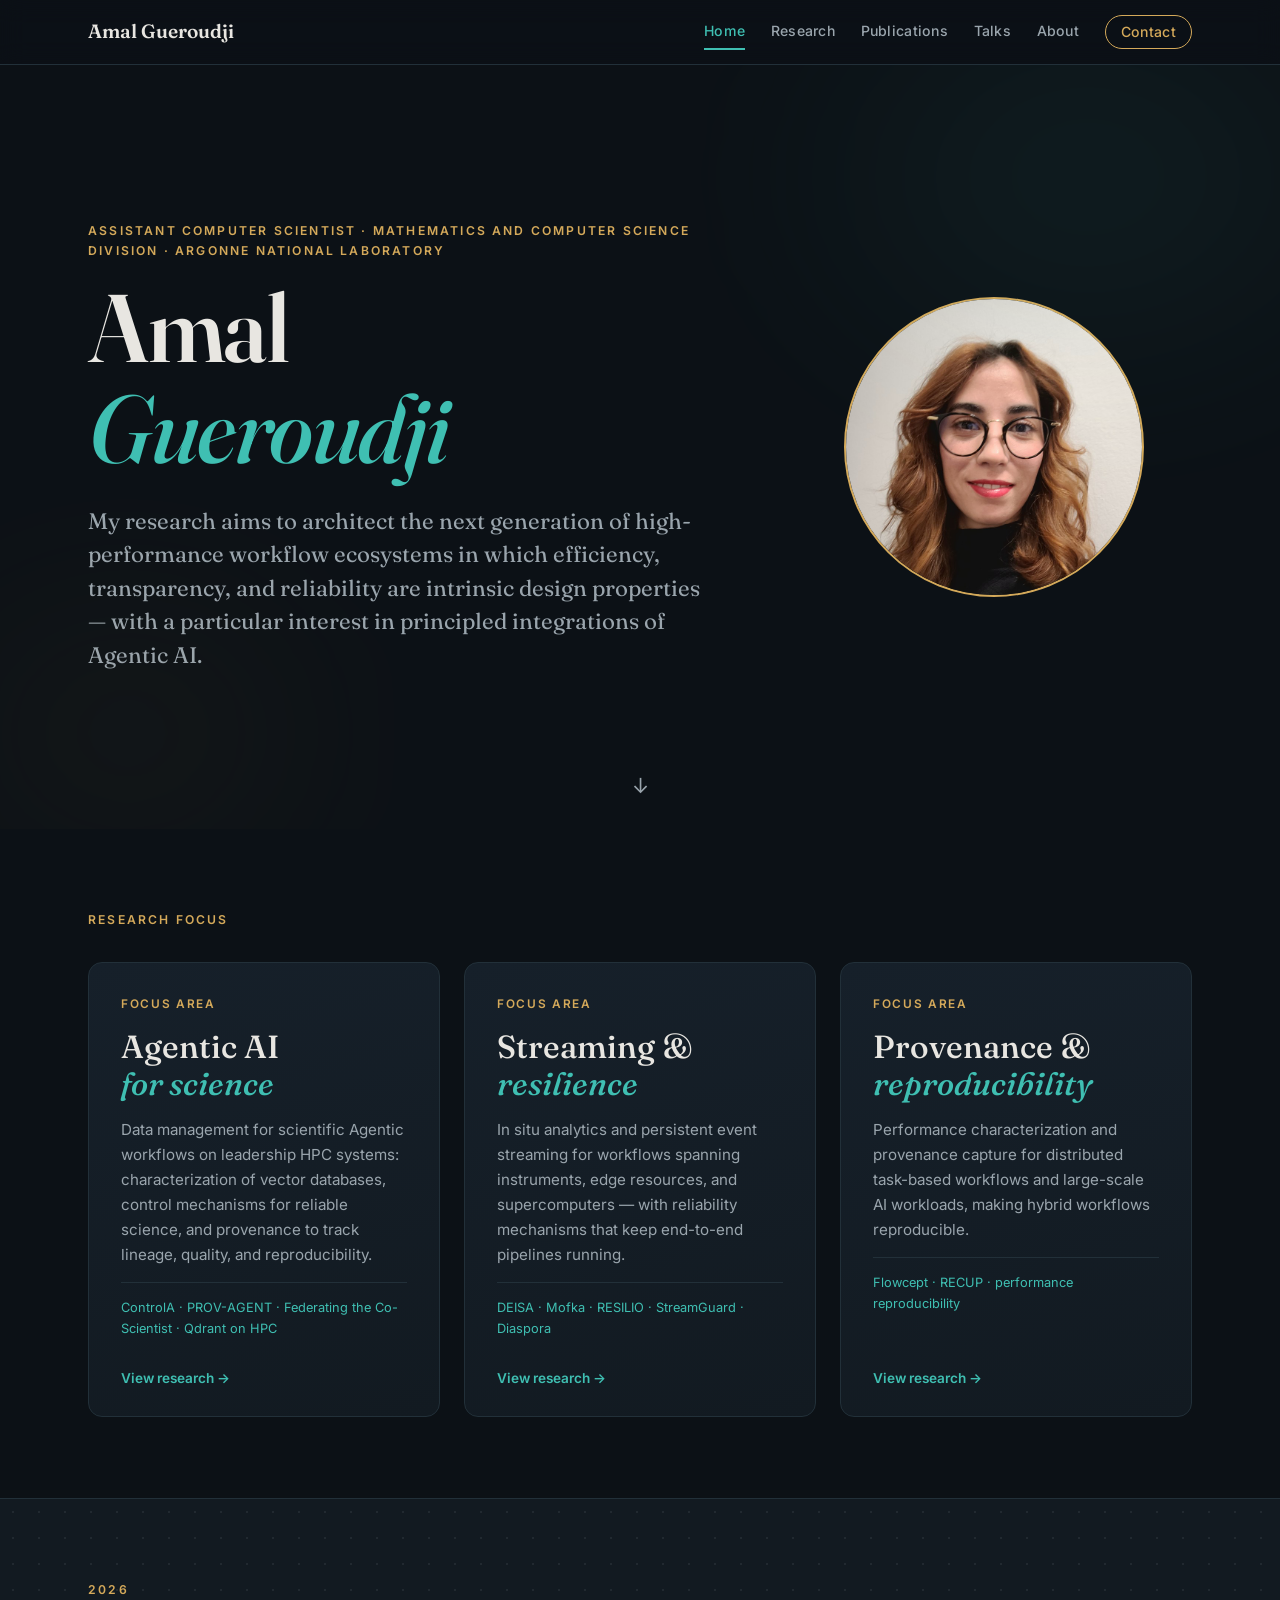
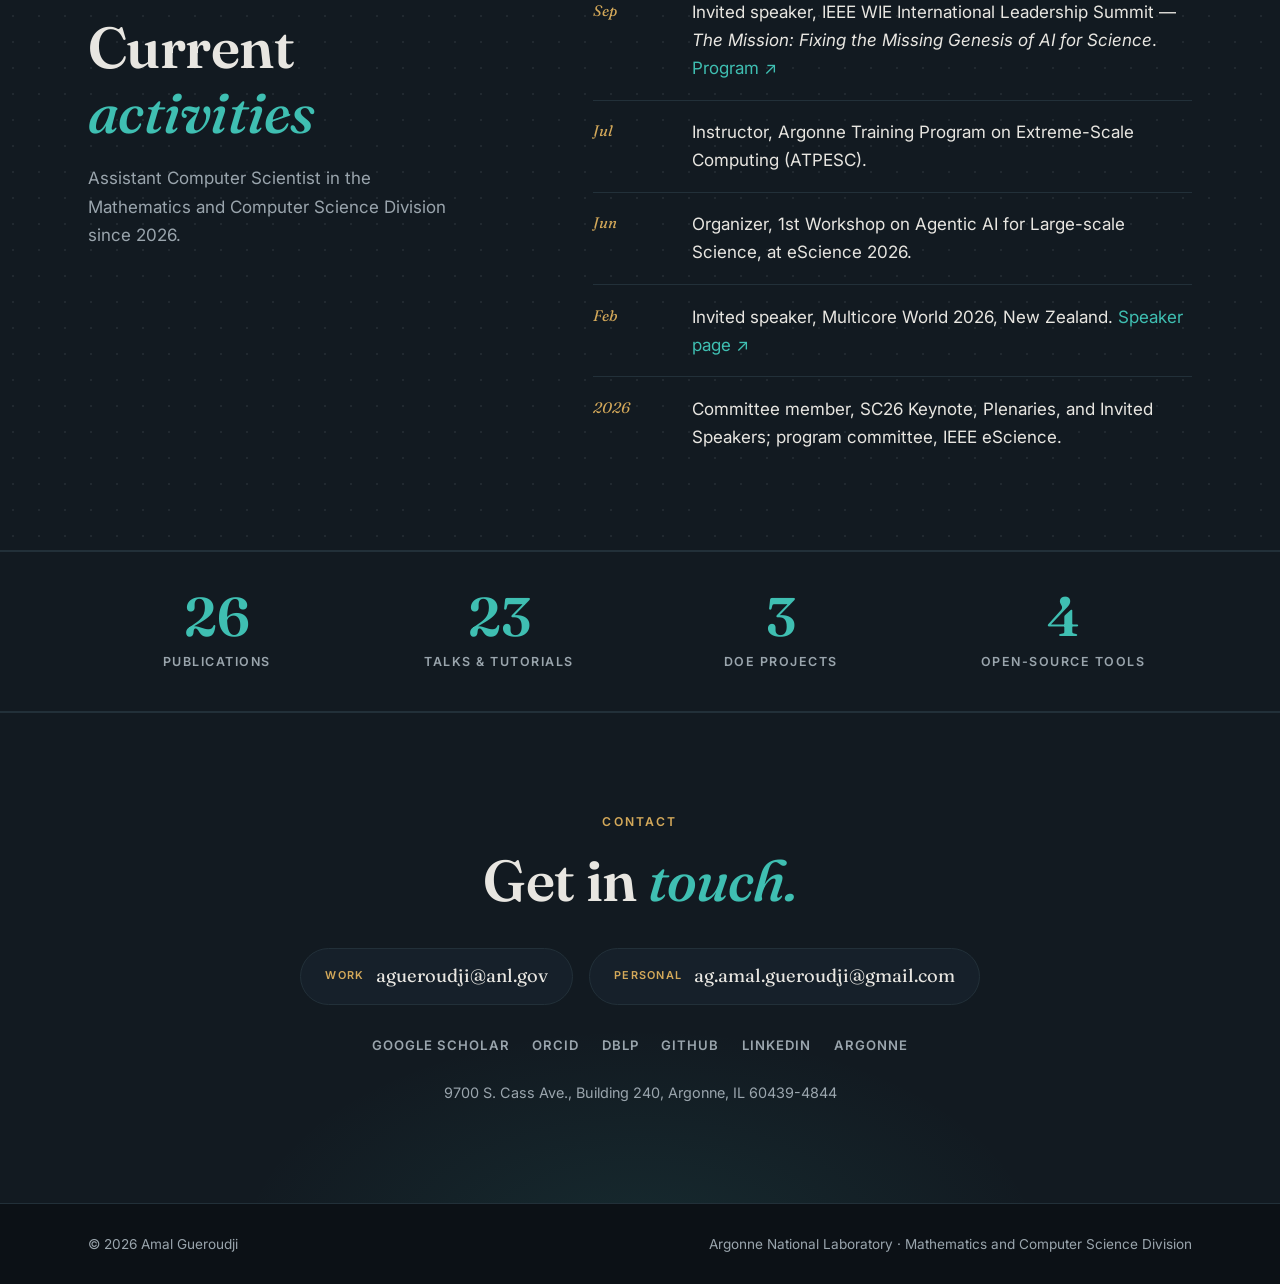
==== index.html @ 459d8a26 "first commit" ====
<!DOCTYPE html>
<html lang="en">
<head>
  <meta charset="utf-8">
  <meta name="viewport" content="width=device-width, initial-scale=1">
  <title>Amal Gueroudji — Assistant Computer Scientist, Argonne National Laboratory</title>
  <meta name="description" content="Amal Gueroudji is an Assistant Computer Scientist in the Mathematics and Computer Science Division at Argonne National Laboratory, researching high-performance workflow ecosystems and principled integrations of Agentic AI.">
  <meta property="og:title" content="Amal Gueroudji">
  <meta property="og:description" content="Assistant Computer Scientist, Mathematics and Computer Science Division, Argonne National Laboratory. High-performance workflows, Agentic AI, data provenance.">
  <meta property="og:type" content="website">
  <link rel="icon" type="image/svg+xml" href="assets/favicon.svg">
  <link rel="preconnect" href="https://fonts.googleapis.com">
  <link rel="preconnect" href="https://fonts.gstatic.com" crossorigin>
  <link href="https://fonts.googleapis.com/css2?family=Fraunces:ital,opsz,wght@0,9..144,400;0,9..144,500;0,9..144,600;1,9..144,400;1,9..144,500&family=Inter:wght@400;500;600&display=swap" rel="stylesheet">
  <link rel="stylesheet" href="css/style.css">
  <script>document.documentElement.classList.add("js");</script>
</head>
<body>
  <a class="skip-link" href="#main">Skip to content</a>

  <header class="site-nav">
    <div class="nav-inner">
      <a class="wordmark" href="index.html">Amal&nbsp;Gueroudji</a>
      <button class="nav-toggle" aria-expanded="false" aria-controls="nav-menu" aria-label="Menu">
        <span></span><span></span>
      </button>
      <nav id="nav-menu" aria-label="Site">
        <a href="index.html" aria-current="page">Home</a>
        <a href="research.html">Research</a>
        <a href="publications.html">Publications</a>
        <a href="talks.html">Talks</a>
        <a href="about.html">About</a>
        <a href="#contact" class="nav-cta">Contact</a>
      </nav>
    </div>
  </header>

  <main id="main">

    <!-- ============ HERO ============ -->
    <section class="hero hero-story">
      <div class="aurora" aria-hidden="true">
        <span class="blob blob-teal"></span>
        <span class="blob blob-gold"></span>
      </div>
      <div class="section-inner hero-story-inner">
        <div>
          <p class="eyebrow">Assistant Computer Scientist · Mathematics and Computer Science Division · Argonne National Laboratory</p>
          <h1 class="statement">Amal<br><em>Gueroudji</em></h1>
          <p class="hero-sub">My research aims to architect the next generation of high-performance
             workflow ecosystems in which efficiency, transparency, and reliability are intrinsic
             design properties — with a particular interest in principled integrations of
             Agentic&nbsp;AI.</p>
        </div>
        <div class="hero-portrait">
          <img class="portrait-img" src="assets/img/photo.jpg" alt="Amal Gueroudji">
        </div>
      </div>
      <a class="scroll-hint" href="#themes" aria-label="Scroll to content">↓</a>
    </section>

    <!-- ============ THEMES ============ -->
    <section class="section" id="themes">
      <div class="section-inner">
        <p class="eyebrow">Research focus</p>
        <div class="story-grid">
          <a class="story-card reveal" href="research.html#agentic">
            <span class="story-kicker">Focus area</span>
            <h2 class="story-q">Agentic AI<br><em>for science</em></h2>
            <p>Data management for scientific Agentic workflows on leadership HPC systems:
               characterization of vector databases, control mechanisms for reliable science,
               and provenance to track lineage, quality, and reproducibility.</p>
            <span class="story-refs">ControlA · PROV-AGENT · Federating the Co-Scientist · Qdrant on HPC</span>
            <span class="work-cta">View research →</span>
          </a>
          <a class="story-card reveal" href="research.html#streaming">
            <span class="story-kicker">Focus area</span>
            <h2 class="story-q">Streaming &amp;<br><em>resilience</em></h2>
            <p>In situ analytics and persistent event streaming for workflows spanning
               instruments, edge resources, and supercomputers — with reliability mechanisms
               that keep end-to-end pipelines running.</p>
            <span class="story-refs">DEISA · Mofka · RESILIO · StreamGuard · Diaspora</span>
            <span class="work-cta">View research →</span>
          </a>
          <a class="story-card reveal" href="research.html#provenance">
            <span class="story-kicker">Focus area</span>
            <h2 class="story-q">Provenance &amp;<br><em>reproducibility</em></h2>
            <p>Performance characterization and provenance capture for distributed task-based
               workflows and large-scale AI workloads, making hybrid workflows reproducible.</p>
            <span class="story-refs">Flowcept · RECUP · performance reproducibility</span>
            <span class="work-cta">View research →</span>
          </a>
        </div>
      </div>
    </section>

    <!-- ============ NOW ============ -->
    <section class="section section-dots" id="now">
      <div class="section-inner split">
        <div class="split-head">
          <p class="eyebrow">2026</p>
          <h2 class="display">Current<br><em>activities</em></h2>
          <p class="split-note">Assistant Computer Scientist in the Mathematics and Computer
             Science Division since 2026.</p>
        </div>
        <ul class="now-list">
          <li class="reveal"><span class="now-when">Sep</span> <span class="now-what">Invited speaker, IEEE WIE International Leadership Summit — <em>The Mission: Fixing the Missing Genesis of AI for Science</em>. <a href="https://wieils.ieee.org/2026-usa/program/speakers/">Program ↗</a></span></li>
          <li class="reveal"><span class="now-when">Jul</span> <span class="now-what">Instructor, Argonne Training Program on Extreme-Scale Computing (ATPESC).</span></li>
          <li class="reveal"><span class="now-when">Jun</span> <span class="now-what">Organizer, 1st Workshop on Agentic AI for Large-scale Science, at eScience 2026.</span></li>
          <li class="reveal"><span class="now-when">Feb</span> <span class="now-what">Invited speaker, Multicore World 2026, New Zealand. <a href="https://multicore.world/speakers-2026/amal-gueroudji/">Speaker page ↗</a></span></li>
          <li class="reveal"><span class="now-when">2026</span> <span class="now-what">Committee member, SC26 Keynote, Plenaries, and Invited Speakers; program committee, IEEE eScience.</span></li>
        </ul>
      </div>
    </section>

    <!-- ============ PROOF ============ -->
    <section class="stats">
      <div class="section-inner">
        <dl class="stat-row">
          <div class="stat reveal">
            <dt><a href="publications.html">Publications</a></dt>
            <dd><span class="count" data-count="30">30</span></dd>
          </div>
          <div class="stat reveal">
            <dt><a href="talks.html">Talks &amp; tutorials</a></dt>
            <dd><span class="count" data-count="27">27</span></dd>
          </div>
          <div class="stat reveal">
            <dt><a href="research.html">DOE projects</a></dt>
            <dd><span class="count" data-count="4">4</span></dd>
          </div>
          <div class="stat reveal">
            <dt><a href="research.html#software">Open-source tools</a></dt>
            <dd><span class="count" data-count="5">5</span></dd>
          </div>
        </dl>
      </div>
    </section>

    <!-- ============ CONTACT ============ -->
    <section class="cta-band" id="contact">
      <div class="section-inner cta-inner">
        <p class="eyebrow">Contact</p>
        <h2 class="display">Get in <em>touch.</em></h2>
        <div class="cta-mails">
          <a class="mail-pill" href="mailto:agueroudji@anl.gov"><span>Work</span>agueroudji@anl.gov</a>
          <a class="mail-pill" href="mailto:ag.amal.gueroudji@gmail.com"><span>Personal</span>ag.amal.gueroudji@gmail.com</a>
        </div>
        <ul class="profile-links" aria-label="Profiles">
          <li><a href="https://scholar.google.com/citations?user=jK5IyTYAAAAJ">Google Scholar</a></li>
          <li><a href="https://orcid.org/0009-0004-4830-3139">ORCID</a></li>
          <li><a href="https://dblp.org/pid/312/3944.html">DBLP</a></li>
          <li><a href="https://github.com/GueroudjiAmal">GitHub</a></li>
          <li><a href="https://www.linkedin.com/in/amal-gueroudji-ag/">LinkedIn</a></li>
          <li><a href="https://www.anl.gov/profile/amal-gueroudji">Argonne</a></li>
        </ul>
        <p class="contact-address">9700 S. Cass Ave., Building 240, Argonne, IL 60439-4844</p>
      </div>
    </section>
  </main>

  <footer class="site-footer">
    <div class="footer-inner">
      <span>© 2026 Amal Gueroudji</span>
      <span>Argonne National Laboratory · Mathematics and Computer Science Division</span>
    </div>
  </footer>

  <script src="js/main.js" defer></script>
</body>
</html>
---- css/style.css ----
/* ==========================================================================
   Amal Gueroudji — personal site (multi-page)
   Dark editorial design: Fraunces display + Inter text, teal & gold accents.
   ========================================================================== */

:root {
  --bg: #0c1116;
  --bg-raised: #121a21;
  --bg-card: #16202a;
  --teal: #3fbfb2;
  --teal-dim: #2a7f77;
  --teal-soft: rgba(63, 191, 178, 0.12);
  --gold: #d4a95a;
  --gold-soft: rgba(212, 169, 90, 0.14);
  --text: #e8e6e1;
  --text-muted: #9aa5ad;
  --rule: #223039;
  --font-display: "Fraunces", Georgia, "Times New Roman", serif;
  --font-text: "Inter", system-ui, -apple-system, "Segoe UI", sans-serif;
  --nav-h: 4rem;
}

/* ---------- reset & base ---------- */
*, *::before, *::after { box-sizing: border-box; }
* { margin: 0; }

html { scroll-behavior: smooth; }

body {
  background: var(--bg);
  color: var(--text);
  font-family: var(--font-text);
  font-size: clamp(1rem, 0.95rem + 0.2vw, 1.0625rem);
  line-height: 1.65;
  -webkit-font-smoothing: antialiased;
  overflow-x: hidden;
}

img, svg { max-width: 100%; display: block; }

h1, h2, h3 {
  font-family: var(--font-display);
  font-weight: 600;
  line-height: 1.12;
  text-wrap: balance;
}

a { color: var(--teal); text-decoration: none; transition: color 0.18s ease; }
a:hover { color: var(--gold); }

:focus-visible {
  outline: 2px solid var(--gold);
  outline-offset: 3px;
  border-radius: 2px;
}

::selection { background: var(--teal-dim); color: #fff; }

.skip-link {
  position: absolute;
  left: 1rem;
  top: -3.5rem;
  z-index: 100;
  background: var(--teal);
  color: #062824;
  padding: 0.5rem 1rem;
  border-radius: 0 0 6px 6px;
  font-weight: 600;
  transition: top 0.2s ease;
}
.skip-link:focus { top: 0; color: #062824; }

/* ---------- shared type ---------- */
.eyebrow {
  font-size: 0.76rem;
  font-weight: 600;
  letter-spacing: 0.18em;
  text-transform: uppercase;
  color: var(--gold);
  margin-bottom: 1rem;
}

.display {
  font-size: clamp(2.1rem, 1.5rem + 3vw, 3.6rem);
  letter-spacing: -0.01em;
}
.display em {
  font-style: italic;
  font-weight: 500;
  color: var(--teal);
}

.sub-heading {
  font-size: 1.3rem;
  margin: 3.2rem 0 1.4rem;
}

/* ---------- navigation ---------- */
.site-nav {
  position: sticky;
  top: 0;
  z-index: 50;
  background: rgba(12, 17, 22, 0.82);
  backdrop-filter: blur(12px);
  -webkit-backdrop-filter: blur(12px);
  border-bottom: 1px solid var(--rule);
}

.nav-inner {
  max-width: 74rem;
  margin: 0 auto;
  min-height: var(--nav-h);
  padding: 0 clamp(1.25rem, 4vw, 2.5rem);
  display: flex;
  align-items: center;
  justify-content: space-between;
  gap: 1rem;
  flex-wrap: wrap;
}

.wordmark {
  font-family: var(--font-display);
  font-size: 1.2rem;
  font-weight: 600;
  color: var(--text);
}
.wordmark:hover { color: var(--teal); }

.site-nav nav {
  display: flex;
  align-items: center;
  gap: clamp(0.9rem, 2vw, 1.7rem);
  flex-wrap: wrap;
}

.site-nav nav a {
  color: var(--text-muted);
  font-size: 0.88rem;
  font-weight: 500;
  letter-spacing: 0.02em;
  padding: 0.35rem 0;
  border-bottom: 2px solid transparent;
}
.site-nav nav a:hover { color: var(--text); }
.site-nav nav a[aria-current="page"] {
  color: var(--teal);
  border-bottom-color: var(--teal);
}

.site-nav nav .nav-cta {
  color: var(--gold);
  border: 1px solid var(--gold);
  border-radius: 999px;
  padding: 0.3rem 0.95rem;
}
.site-nav nav .nav-cta:hover {
  background: var(--gold-soft);
  border-bottom-color: var(--gold);
}

.nav-toggle {
  display: none;
  background: none;
  border: 1px solid var(--rule);
  border-radius: 6px;
  padding: 0.55rem 0.6rem;
  cursor: pointer;
  flex-direction: column;
  gap: 5px;
}
.nav-toggle span {
  display: block;
  width: 20px;
  height: 2px;
  background: var(--text);
}

@media (max-width: 760px) {
  .nav-toggle { display: flex; }
  .site-nav nav {
    display: none;
    flex-basis: 100%;
    flex-direction: column;
    align-items: flex-start;
    padding: 0.5rem 0 1rem;
    gap: 0.6rem;
  }
  .site-nav.nav-open nav { display: flex; }
  html:not(.js) .nav-toggle { display: none; }
  html:not(.js) .site-nav nav { display: flex; }
}

/* ---------- layout primitives ---------- */
.section { padding: clamp(4rem, 9vh, 6.5rem) 0; }

.section-inner, .footer-inner {
  max-width: 74rem;
  margin: 0 auto;
  padding: 0 clamp(1.25rem, 4vw, 2.5rem);
}

.section-dots {
  background-color: var(--bg-raised);
  background-image: radial-gradient(rgba(154, 165, 173, 0.11) 1px, transparent 1px);
  background-size: 26px 26px;
  border-top: 1px solid var(--rule);
  border-bottom: 1px solid var(--rule);
}

.section-head {
  display: flex;
  align-items: flex-end;
  justify-content: space-between;
  gap: 1.5rem;
  flex-wrap: wrap;
  margin-bottom: 2.8rem;
}

.link-arrow {
  font-weight: 600;
  font-size: 0.92rem;
  letter-spacing: 0.02em;
  white-space: nowrap;
  padding-bottom: 0.4rem;
}
.link-arrow::after { content: " →"; }

.split {
  display: grid;
  grid-template-columns: minmax(0, 5fr) minmax(0, 7fr);
  gap: clamp(2.5rem, 6vw, 5rem);
  align-items: start;
}
.split-head { position: sticky; top: calc(var(--nav-h) + 2rem); }
.split-note {
  margin-top: 1.2rem;
  color: var(--text-muted);
  max-width: 34ch;
}
@media (max-width: 860px) {
  .split { grid-template-columns: 1fr; }
  .split-head { position: static; }
}

.two-col {
  display: grid;
  grid-template-columns: repeat(auto-fit, minmax(min(24rem, 100%), 1fr));
  gap: clamp(2rem, 5vw, 4rem);
  align-items: start;
}

/* ---------- hero (home) ---------- */
.hero {
  position: relative;
  min-height: calc(92vh - var(--nav-h));
  display: flex;
  align-items: center;
  padding: clamp(3rem, 8vh, 5rem) 0;
  overflow: hidden;
}

.aurora { position: absolute; inset: 0; pointer-events: none; }
.blob {
  position: absolute;
  border-radius: 50%;
  filter: blur(90px);
  opacity: 0.55;
}
.blob-teal {
  width: 44rem; height: 30rem;
  right: -10rem; top: -8rem;
  background: radial-gradient(closest-side, rgba(63, 191, 178, 0.16), transparent);
  animation: drift-a 16s ease-in-out infinite alternate;
}
.blob-gold {
  width: 32rem; height: 24rem;
  left: -8rem; bottom: -6rem;
  background: radial-gradient(closest-side, rgba(212, 169, 90, 0.10), transparent);
  animation: drift-b 20s ease-in-out infinite alternate;
}
@keyframes drift-a {
  from { transform: translate3d(0, 0, 0) scale(1); }
  to   { transform: translate3d(-6rem, 4rem, 0) scale(1.15); }
}
@keyframes drift-b {
  from { transform: translate3d(0, 0, 0) scale(1); }
  to   { transform: translate3d(5rem, -3rem, 0) scale(1.1); }
}

.hero-inner {
  position: relative;
  max-width: 74rem;
  margin: 0 auto;
  padding: 0 clamp(1.25rem, 4vw, 2.5rem);
  display: grid;
  grid-template-columns: minmax(0, 1.55fr) minmax(0, 1fr);
  gap: clamp(2rem, 6vw, 5rem);
  align-items: center;
  width: 100%;
}

.hero-title {
  font-size: clamp(3.2rem, 2.2rem + 6vw, 6.5rem);
  font-weight: 600;
  line-height: 1.02;
  letter-spacing: -0.015em;
  margin: 0.5rem 0 1.4rem;
}

.hero-lede {
  font-family: var(--font-display);
  font-weight: 400;
  font-size: clamp(1.15rem, 1rem + 1vw, 1.6rem);
  line-height: 1.45;
  color: var(--text-muted);
  max-width: 30ch;
  margin-bottom: 2.2rem;
}
.hero-lede em {
  font-style: italic;
  color: var(--teal);
}

.hero-actions { display: flex; gap: 0.9rem; flex-wrap: wrap; }

.btn {
  display: inline-block;
  font-weight: 600;
  font-size: 0.95rem;
  letter-spacing: 0.02em;
  border-radius: 999px;
  padding: 0.75rem 1.7rem;
  transition: transform 0.18s ease, background 0.18s ease, color 0.18s ease, border-color 0.18s ease;
}
.btn:hover { transform: translateY(-2px); }
.btn-solid {
  background: var(--teal);
  color: #062824;
  border: 1px solid var(--teal);
}
.btn-solid:hover { background: var(--gold); border-color: var(--gold); color: #2b1f08; }
.btn-ghost {
  color: var(--text);
  border: 1px solid var(--rule);
}
.btn-ghost:hover { color: var(--teal); border-color: var(--teal-dim); }

.hero-portrait { display: flex; justify-content: center; }
.monogram, .portrait-img {
  width: clamp(200px, 24vw, 300px);
  height: auto;
  aspect-ratio: 1;
  border-radius: 50%;
}
.portrait-img { object-fit: cover; border: 2px solid var(--gold); }
.monogram { filter: drop-shadow(0 0 45px rgba(63, 191, 178, 0.18)); }
.monogram .ring-outer {
  fill: none;
  stroke: var(--gold);
  stroke-width: 1.2;
  opacity: 0.85;
  stroke-dasharray: 500 110;
  transform-origin: center;
  animation: spin 40s linear infinite;
}
.monogram .ring-inner { fill: var(--bg-raised); stroke: var(--rule); stroke-width: 1; }
.monogram .initials {
  font-family: var(--font-display);
  font-size: 64px;
  font-weight: 600;
  fill: var(--teal);
  letter-spacing: 2px;
}
@keyframes spin { to { transform: rotate(360deg); } }

.scroll-hint {
  position: absolute;
  left: 50%;
  bottom: 1.6rem;
  transform: translateX(-50%);
  color: var(--text-muted);
  font-size: 1.3rem;
  animation: bob 2.2s ease-in-out infinite;
}
@keyframes bob {
  0%, 100% { transform: translate(-50%, 0); }
  50% { transform: translate(-50%, 8px); }
}

@media (max-width: 900px) {
  .hero { min-height: 0; }
  .hero-inner { grid-template-columns: 1fr; }
  .hero-portrait { order: -1; justify-content: flex-start; }
  .monogram, .portrait-img { width: clamp(120px, 22vw, 170px); }
  .scroll-hint { display: none; }
}

/* ---------- stats ---------- */
.stats {
  border-top: 1px solid var(--rule);
  border-bottom: 1px solid var(--rule);
  background: var(--bg-raised);
  padding: 2.4rem 0;
}
.stat-row {
  display: grid;
  grid-template-columns: repeat(auto-fit, minmax(9rem, 1fr));
  gap: 1.5rem;
}
.stat { text-align: center; }
.stat dd {
  font-family: var(--font-display);
  font-size: clamp(2.2rem, 1.8rem + 2vw, 3.4rem);
  font-weight: 600;
  color: var(--teal);
  line-height: 1;
}
.stat dt a { color: var(--text-muted); }
.stat dt a:hover { color: var(--teal); }
.stat dt {
  order: 2;
  font-size: 0.78rem;
  font-weight: 600;
  letter-spacing: 0.12em;
  text-transform: uppercase;
  color: var(--text-muted);
  margin-top: 0.5rem;
}
.stat { display: flex; flex-direction: column; }

/* ---------- feature list (home focus) ---------- */
.feature-list { display: grid; gap: 0; }
.feature {
  display: grid;
  grid-template-columns: 5rem minmax(0, 1fr);
  gap: 1.4rem;
  padding: 1.9rem 0;
  border-top: 1px solid var(--rule);
}
.feature:last-child { border-bottom: 1px solid var(--rule); }
.feature-num {
  font-family: var(--font-display);
  font-style: italic;
  font-size: 1.9rem;
  color: var(--gold);
  line-height: 1;
}
.feature h3 { font-size: 1.45rem; margin-bottom: 0.5rem; }
.feature p { color: var(--text-muted); max-width: 58ch; }

/* ---------- work cards (home highlights) ---------- */
.work-grid {
  display: grid;
  grid-template-columns: repeat(auto-fit, minmax(min(19rem, 100%), 1fr));
  gap: 1.4rem;
}
.work-card {
  position: relative;
  display: flex;
  flex-direction: column;
  gap: 0.6rem;
  background: var(--bg-card);
  border: 1px solid var(--rule);
  border-radius: 12px;
  padding: 1.7rem 1.8rem 1.5rem;
  color: var(--text);
  transition: border-color 0.2s ease, transform 0.2s ease, box-shadow 0.2s ease;
}
.work-card:nth-child(even) { transform: translateY(1.2rem); }
.work-card:hover {
  color: var(--text);
  border-color: var(--teal-dim);
  box-shadow: 0 12px 40px rgba(0, 0, 0, 0.35), 0 0 0 1px var(--teal-dim);
  transform: translateY(-3px);
}
.work-card:nth-child(even):hover { transform: translateY(calc(1.2rem - 3px)); }
.work-year {
  font-size: 0.78rem;
  font-weight: 600;
  letter-spacing: 0.1em;
  color: var(--gold);
}
.work-card h3 { font-size: 1.22rem; font-weight: 500; }
.work-venue { font-style: italic; color: var(--text-muted); font-size: 0.9rem; }
.work-cta {
  margin-top: auto;
  padding-top: 0.7rem;
  font-size: 0.85rem;
  font-weight: 600;
  color: var(--teal);
}
.work-card:hover .work-cta { color: var(--gold); }
@media (max-width: 700px) {
  .work-card:nth-child(even),
  .work-card:nth-child(even):hover { transform: none; }
}

/* ---------- project strip (home) ---------- */
.section-strip { padding-bottom: clamp(5rem, 11vh, 8rem); }
.strip {
  display: grid;
  grid-template-columns: repeat(auto-fit, minmax(min(13rem, 100%), 1fr));
  gap: 1.2rem;
}
.strip-tile {
  border: 1px solid var(--rule);
  border-radius: 12px;
  padding: 1.6rem 1.5rem;
  background: linear-gradient(160deg, var(--bg-card), var(--bg-raised));
  transition: border-color 0.2s ease, transform 0.2s ease;
}
.strip-tile:hover { border-color: var(--gold); transform: translateY(-3px); }
.strip-name {
  display: block;
  font-family: var(--font-display);
  font-size: 1.6rem;
  font-weight: 600;
  color: var(--text);
  margin-bottom: 0.3rem;
}
.strip-tile:hover .strip-name { color: var(--gold); }
.strip-desc { color: var(--text-muted); font-size: 0.88rem; }

/* ---------- page head (subpages) ---------- */
.page-head {
  position: relative;
  padding: clamp(4rem, 10vh, 7rem) 0 clamp(2.5rem, 6vh, 4rem);
  background:
    radial-gradient(40rem 22rem at 85% 0%, rgba(63, 191, 178, 0.08), transparent 65%),
    radial-gradient(28rem 18rem at 5% 100%, rgba(212, 169, 90, 0.05), transparent 65%);
}
.page-title { margin-bottom: 1.4rem; }
.page-lede {
  color: var(--text-muted);
  max-width: 58ch;
  font-size: 1.05rem;
}
.about-intro {
  display: grid;
  grid-template-columns: minmax(0, 1.6fr) minmax(0, 1fr);
  gap: clamp(2rem, 6vw, 5rem);
  align-items: center;
}
.about-intro .chips { margin-top: 1.6rem; }
@media (max-width: 900px) {
  .about-intro { grid-template-columns: 1fr; }
  .about-intro .hero-portrait { order: -1; justify-content: flex-start; }
}

/* ---------- chips ---------- */
.chips {
  list-style: none;
  padding: 0;
  display: flex;
  flex-wrap: wrap;
  gap: 0.5rem;
}
.chips li {
  font-size: 0.8rem;
  font-weight: 500;
  letter-spacing: 0.02em;
  color: var(--teal);
  border: 1px solid var(--teal-dim);
  border-radius: 999px;
  padding: 0.28rem 0.85rem;
  background: var(--teal-soft);
}
.chips-sm { margin-top: 1.1rem; }
.chips-sm li {
  font-size: 0.72rem;
  padding: 0.18rem 0.65rem;
  color: var(--text-muted);
  border-color: var(--rule);
  background: none;
}

/* ---------- project rows (research) ---------- */
.project-rows { padding-top: 1rem; }
.project-row {
  display: grid;
  grid-template-columns: minmax(0, 2fr) minmax(0, 3fr);
  gap: clamp(1.5rem, 5vw, 4rem);
  padding: clamp(2.4rem, 6vh, 4rem) 0;
  border-top: 1px solid var(--rule);
  scroll-margin-top: calc(var(--nav-h) + 1rem);
}
.project-row:nth-child(even) { grid-template-columns: minmax(0, 3fr) minmax(0, 2fr); }
.project-row:nth-child(even) .project-mark { order: 2; text-align: right; }
.project-index {
  display: block;
  font-size: 0.8rem;
  font-weight: 600;
  letter-spacing: 0.18em;
  color: var(--gold);
  margin-bottom: 0.6rem;
}
.project-name {
  font-size: clamp(2.4rem, 1.8rem + 3.5vw, 4.2rem);
  line-height: 1;
  background: linear-gradient(120deg, var(--teal), #7fd8cf 55%, var(--gold));
  -webkit-background-clip: text;
  background-clip: text;
  color: transparent;
}
.project-full {
  font-family: var(--font-display);
  font-style: italic;
  color: var(--gold);
  margin-bottom: 0.9rem;
}
.project-body p:not(.project-full) { color: var(--text-muted); max-width: 60ch; }
@media (max-width: 800px) {
  .project-row, .project-row:nth-child(even) { grid-template-columns: 1fr; }
  .project-row:nth-child(even) .project-mark { order: 0; text-align: left; }
}

/* ---------- cards (software) ---------- */
.card-grid {
  display: grid;
  grid-template-columns: repeat(auto-fit, minmax(min(20rem, 100%), 1fr));
  gap: 1.4rem;
}
.card-grid-sm { grid-template-columns: repeat(auto-fit, minmax(min(16rem, 100%), 1fr)); }

.card {
  display: block;
  background: var(--bg-card);
  border: 1px solid var(--rule);
  border-radius: 12px;
  padding: 1.6rem 1.7rem 1.5rem;
  color: var(--text);
  transition: border-color 0.2s ease, transform 0.2s ease;
}
.card:hover { color: var(--text); border-color: var(--teal-dim); transform: translateY(-2px); }
.card p { color: var(--text-muted); font-size: 0.95rem; }

.card-acronym { font-size: 1.5rem; margin-bottom: 0.2rem; color: var(--text); }
.card:hover .card-acronym { color: var(--teal); }
.ext { font-size: 0.9rem; color: var(--text-muted); }

.card-subtitle {
  font-size: 0.85rem;
  font-weight: 500;
  letter-spacing: 0.02em;
  color: var(--gold);
  margin-bottom: 0.9rem;
}

.card-sm { padding: 1.3rem 1.4rem 1.2rem; }
.card-sm .card-acronym { font-size: 1.2rem; }
.card-sm .card-subtitle { margin-bottom: 0.5rem; }
.card-sm p { font-size: 0.88rem; }

/* ---------- story hero (home) ---------- */
.hero-story { text-align: left; }
.hero-story-inner {
  width: 100%;
  display: grid;
  grid-template-columns: minmax(0, 1.6fr) minmax(0, 1fr);
  gap: clamp(2rem, 6vw, 5rem);
  align-items: center;
}
@media (max-width: 900px) {
  .hero-story-inner { grid-template-columns: 1fr; }
  .hero-story-inner .hero-portrait { order: -1; justify-content: flex-start; }
}
.statement {
  font-size: clamp(2.8rem, 2rem + 5vw, 6rem);
  line-height: 1.05;
  letter-spacing: -0.015em;
  margin: 0.6rem 0 1.6rem;
  max-width: 16ch;
}
.statement em { font-style: italic; font-weight: 500; color: var(--teal); }
.hero-sub {
  font-family: var(--font-display);
  font-size: clamp(1.05rem, 0.95rem + 0.7vw, 1.4rem);
  color: var(--text-muted);
  max-width: 48ch;
  line-height: 1.5;
}

/* ---------- story cards (home themes) ---------- */
.story-grid {
  margin-top: 2rem;
  display: grid;
  grid-template-columns: repeat(auto-fit, minmax(min(21rem, 100%), 1fr));
  gap: 1.5rem;
}
.story-card {
  display: flex;
  flex-direction: column;
  gap: 0.9rem;
  background: linear-gradient(165deg, var(--bg-card), var(--bg-raised));
  border: 1px solid var(--rule);
  border-radius: 14px;
  padding: 2rem 2rem 1.7rem;
  color: var(--text);
  transition: border-color 0.2s ease, transform 0.2s ease, box-shadow 0.2s ease;
}
.story-card:hover {
  color: var(--text);
  border-color: var(--teal-dim);
  transform: translateY(-4px);
  box-shadow: 0 16px 44px rgba(0, 0, 0, 0.4);
}
.story-kicker {
  font-size: 0.74rem;
  font-weight: 600;
  letter-spacing: 0.14em;
  text-transform: uppercase;
  color: var(--gold);
}
.story-q {
  font-size: clamp(1.5rem, 1.2rem + 1.2vw, 2rem);
  font-weight: 500;
  line-height: 1.15;
}
.story-q em { font-style: italic; color: var(--teal); }
.story-card p { color: var(--text-muted); font-size: 0.95rem; }
.story-refs {
  font-size: 0.8rem;
  color: var(--teal);
  border-top: 1px solid var(--rule);
  padding-top: 0.9rem;
}
.story-card .work-cta { margin-top: auto; padding-top: 0.8rem; }

/* ---------- now list (home) ---------- */
.now-list { list-style: none; padding: 0; }
.now-list li {
  display: grid;
  grid-template-columns: 5rem minmax(0, 1fr);
  gap: 1.2rem;
  padding: 1.1rem 0;
  border-bottom: 1px solid var(--rule);
}
.now-list li:last-child { border-bottom: none; }
.now-when {
  font-family: var(--font-display);
  font-style: italic;
  color: var(--gold);
  font-size: 0.95rem;
}
.now-list em { color: var(--text); font-style: italic; }

/* ---------- theme sections (research) ---------- */
.theme-q { max-width: 22ch; margin-bottom: 2.2rem; }
.theme-body {
  display: grid;
  grid-template-columns: minmax(0, 1.1fr) minmax(0, 1fr);
  gap: clamp(2rem, 5vw, 4rem);
  align-items: start;
}
.theme-story p { color: var(--text-muted); margin-bottom: 1rem; max-width: 58ch; }
.theme-story strong { color: var(--text); font-weight: 600; }
.theme-papers { display: grid; gap: 0.9rem; }
.mini-card {
  display: flex;
  flex-direction: column;
  gap: 0.25rem;
  border: 1px solid var(--rule);
  border-radius: 10px;
  background: var(--bg-card);
  padding: 1rem 1.2rem;
  color: var(--text);
  transition: border-color 0.2s ease, transform 0.2s ease;
}
.mini-card:hover { color: var(--text); border-color: var(--teal-dim); transform: translateX(4px); }
.mini-card h3 { font-size: 1.02rem; font-weight: 500; font-family: var(--font-text); }
.mini-card .work-year { font-size: 0.72rem; }
.mini-card .work-cta { font-size: 0.8rem; padding-top: 0.2rem; }
.theme-tags { margin-top: 2.2rem; }
@media (max-width: 860px) {
  .theme-body { grid-template-columns: 1fr; }
}

/* ---------- era cards (about journey) ---------- */
.era-grid {
  margin-top: 2.5rem;
  display: grid;
  grid-template-columns: repeat(auto-fit, minmax(min(19rem, 100%), 1fr));
  gap: 1.5rem;
}
.era-card {
  border: 1px solid var(--rule);
  border-radius: 14px;
  overflow: hidden;
  background: var(--bg-card);
  transition: border-color 0.2s ease, transform 0.2s ease;
}
.era-card:hover { border-color: var(--teal-dim); transform: translateY(-4px); }
.era-photo { position: relative; aspect-ratio: 16 / 10; overflow: hidden; }
.era-photo img {
  width: 100%;
  height: 100%;
  object-fit: cover;
  filter: saturate(0.75) contrast(1.05);
  transition: transform 0.5s ease;
}
.era-card:hover .era-photo img { transform: scale(1.05); }
.era-photo::after {
  content: "";
  position: absolute;
  inset: 0;
  background: linear-gradient(180deg, rgba(12, 17, 22, 0.15), rgba(12, 17, 22, 0.55) 80%, var(--bg-card));
}
.era-years {
  position: absolute;
  left: 1.1rem;
  bottom: 0.8rem;
  z-index: 1;
  font-size: 0.78rem;
  font-weight: 600;
  letter-spacing: 0.12em;
  color: var(--gold);
  text-transform: uppercase;
}
.era-body { padding: 1.3rem 1.5rem 1.5rem; }
.era-body h3 { font-size: 1.5rem; margin-bottom: 0.15rem; }
.era-sub {
  font-size: 0.85rem;
  font-weight: 500;
  color: var(--gold);
  margin-bottom: 0.7rem;
}
.era-body p:not(.era-sub) { color: var(--text-muted); font-size: 0.93rem; }
.photo-credits {
  margin-top: 1.6rem;
  font-size: 0.75rem;
  color: var(--text-muted);
  opacity: 0.7;
}

/* ---------- mentee cards (about) ---------- */
.mentee-grid {
  margin-top: 2.2rem;
  display: grid;
  grid-template-columns: repeat(auto-fit, minmax(min(15rem, 100%), 1fr));
  gap: 1.4rem;
}
.mentee-card {
  border: 1px solid var(--rule);
  border-left: 3px solid var(--gold);
  border-radius: 12px;
  background: var(--bg-card);
  padding: 1.4rem 1.5rem;
}
.mentee-card h3 { font-size: 1.25rem; margin: 0.6rem 0 0.1rem; }
.mentee-card p:not(.era-sub) { color: var(--text-muted); font-size: 0.9rem; }

/* ---------- archive toggles ---------- */
details.archive {
  border: 1px solid var(--rule);
  border-radius: 12px;
  background: var(--bg-card);
  margin-top: 1.4rem;
  overflow: hidden;
}
details.archive summary {
  cursor: pointer;
  list-style: none;
  display: flex;
  align-items: center;
  gap: 0.8rem;
  padding: 1.1rem 1.5rem;
  font-family: var(--font-display);
  font-size: 1.15rem;
  font-weight: 500;
  color: var(--text);
  transition: color 0.18s ease;
}
details.archive summary::-webkit-details-marker { display: none; }
details.archive summary::before {
  content: "+";
  font-family: var(--font-text);
  font-weight: 600;
  color: var(--gold);
  width: 1.4rem;
  height: 1.4rem;
  border: 1px solid var(--rule);
  border-radius: 50%;
  display: inline-flex;
  align-items: center;
  justify-content: center;
  font-size: 0.9rem;
  flex: none;
  transition: transform 0.2s ease;
}
details.archive[open] summary::before { content: "–"; transform: rotate(180deg); }
details.archive summary:hover { color: var(--teal); }
.archive-count {
  margin-left: auto;
  font-family: var(--font-text);
  font-size: 0.72rem;
  font-weight: 600;
  letter-spacing: 0.1em;
  text-transform: uppercase;
  color: var(--text-muted);
  border: 1px solid var(--rule);
  border-radius: 999px;
  padding: 0.2rem 0.75rem;
}
details.archive > .pub-list,
details.archive > .service-list { padding: 0 1.5rem 1rem; }
.pub-group { margin-bottom: 0.2rem; }

/* solo-speaker lists: the author line is pure repetition */
#seminars .pub-authors { display: none; }

/* ---------- publication lists ---------- */
.section-pubs { padding-top: 1.5rem; }
.pub-heading {
  font-size: 1.5rem;
  margin: 3rem 0 0.6rem;
  padding-bottom: 0.7rem;
  border-bottom: 1px solid var(--rule);
}
.pub-group:first-child .pub-heading,
.section-inner > .pub-heading:first-child { margin-top: 0; }

.pub-list { list-style: none; padding: 0; margin: 0; }

.pub {
  display: grid;
  grid-template-columns: 4.2rem minmax(0, 1fr);
  column-gap: 1.4rem;
  padding: 1.1rem 0.9rem;
  margin: 0 -0.9rem;
  border-bottom: 1px solid var(--rule);
  border-radius: 8px;
  transition: background 0.18s ease;
}
.pub:hover { background: rgba(63, 191, 178, 0.045); }
.pub:last-child { border-bottom: none; }

.pub::before {
  content: attr(data-year);
  grid-row: 1 / span 4;
  font-size: 0.82rem;
  font-weight: 600;
  color: var(--gold);
  font-variant-numeric: tabular-nums;
  padding-top: 0.15rem;
}
.pub.year-repeat::before { content: ""; }

.pub-authors, .pub-title, .pub-meta, .pub-links { grid-column: 2; display: block; }
.pub-authors { font-size: 0.88rem; color: var(--text-muted); margin-bottom: 0.1rem; }
.pub-authors .self { color: var(--teal); font-weight: 600; }
.pub-title { font-weight: 600; }
.pub-meta { font-size: 0.88rem; color: var(--text-muted); margin-top: 0.1rem; }
.pub-venue { font-style: italic; }

.pub-links { margin-top: 0.45rem; }
.pub-link {
  display: inline-block;
  font-size: 0.72rem;
  font-weight: 600;
  letter-spacing: 0.06em;
  text-transform: uppercase;
  color: var(--teal);
  border: 1px solid var(--teal-dim);
  border-radius: 999px;
  padding: 0.12rem 0.7rem;
  margin-right: 0.45rem;
}
.pub-link:hover {
  color: #062824;
  background: var(--teal);
  border-color: var(--teal);
}

@media (max-width: 600px) {
  .pub { grid-template-columns: 1fr; }
  .pub::before { grid-row: auto; padding-top: 0; margin-bottom: 0.1rem; }
  .pub.year-repeat::before { display: none; }
}

/* ---------- invited talks as cards (talks page) ---------- */
.invited-wrap .pub-list {
  display: grid;
  grid-template-columns: repeat(auto-fit, minmax(min(19rem, 100%), 1fr));
  gap: 1.4rem;
}
.invited-wrap .pub {
  display: flex;
  flex-direction: column;
  gap: 0.4rem;
  margin: 0;
  padding: 1.7rem 1.8rem 1.5rem;
  background: var(--bg-card);
  border: 1px solid var(--rule);
  border-radius: 12px;
  transition: border-color 0.2s ease, transform 0.2s ease;
}
.invited-wrap .pub:hover {
  background: var(--bg-card);
  border-color: var(--gold);
  transform: translateY(-3px);
}
.invited-wrap .pub::before {
  content: attr(data-year) " · Invited";
  grid-row: auto;
  font-size: 0.76rem;
  letter-spacing: 0.1em;
  text-transform: uppercase;
  padding: 0;
}
.invited-wrap .pub-authors { display: none; }
.invited-wrap .pub-title {
  font-family: var(--font-display);
  font-size: 1.25rem;
  font-weight: 500;
  line-height: 1.25;
}
.invited-wrap .pub-meta { margin-top: 0.3rem; }

/* ---------- timeline ---------- */
.timeline {
  list-style: none;
  padding: 0;
  position: relative;
  border-left: 1px solid var(--teal-dim);
  margin-left: 0.35rem;
}
.timeline li { position: relative; padding: 0 0 1.7rem 1.6rem; }
.timeline li:last-child { padding-bottom: 0.2rem; }
.timeline li::before {
  content: "";
  position: absolute;
  left: -5px;
  top: 0.5em;
  width: 9px;
  height: 9px;
  border-radius: 50%;
  background: var(--gold);
  box-shadow: 0 0 0 3px var(--bg);
}
.section-dots .timeline li::before { box-shadow: 0 0 0 3px var(--bg-raised); }
.timeline li.current::before {
  background: var(--teal);
  box-shadow: 0 0 0 3px var(--bg-raised), 0 0 12px rgba(63, 191, 178, 0.7);
}

.tl-years {
  display: block;
  font-size: 0.8rem;
  font-weight: 600;
  letter-spacing: 0.06em;
  color: var(--gold);
  font-variant-numeric: tabular-nums;
  margin-bottom: 0.15rem;
}
.tl-title { display: block; font-weight: 600; }
.tl-org { display: block; color: var(--text-muted); font-size: 0.92rem; }

/* ---------- badges ---------- */
.badge {
  display: inline-block;
  font-size: 0.68rem;
  font-weight: 600;
  letter-spacing: 0.08em;
  text-transform: uppercase;
  color: var(--text-muted);
  border: 1px solid var(--rule);
  border-radius: 4px;
  padding: 0.1rem 0.45rem;
  white-space: nowrap;
  vertical-align: middle;
}
.badge-current { color: #062824; background: var(--teal); border-color: var(--teal); }
.badge-teal { color: var(--teal); border-color: var(--teal-dim); background: var(--teal-soft); }
.badge-gold { color: var(--gold); border-color: var(--gold); background: var(--gold-soft); }
.badge-muted { opacity: 0.75; }

/* ---------- award tiles ---------- */
.award-tiles {
  display: grid;
  grid-template-columns: repeat(auto-fit, minmax(min(15rem, 100%), 1fr));
  gap: 1.4rem;
}
.award-tile {
  border: 1px solid var(--rule);
  border-top: 3px solid var(--gold);
  border-radius: 12px;
  padding: 1.5rem 1.6rem;
  background: var(--bg-card);
}
.award-year {
  font-size: 0.78rem;
  font-weight: 600;
  letter-spacing: 0.1em;
  color: var(--gold);
}
.award-tile h3 { font-size: 1.2rem; margin: 0.4rem 0 0.4rem; }
.award-tile p { color: var(--text-muted); font-size: 0.9rem; }

/* ---------- funding ---------- */
.funding-list { list-style: none; padding: 0; }
.funding-list li { padding: 1.1rem 0; border-bottom: 1px solid var(--rule); }
.funding-list li:last-child { border-bottom: none; }
.funding-head { display: block; font-weight: 600; margin-bottom: 0.35rem; }
.funding-head .badge { margin-right: 0.55rem; }
.funding-list p { color: var(--text-muted); font-size: 0.92rem; max-width: 70ch; }

/* ---------- service ---------- */
.service-list { list-style: none; padding: 0; }
.service-list li {
  display: grid;
  grid-template-columns: 6rem minmax(0, 1fr) auto;
  gap: 0.9rem;
  align-items: baseline;
  padding: 0.65rem 0;
  border-bottom: 1px solid var(--rule);
  font-size: 0.95rem;
}
.service-list li:last-child { border-bottom: none; }
.service-list .badge { justify-self: start; }
.svc-year {
  font-size: 0.82rem;
  color: var(--gold);
  font-variant-numeric: tabular-nums;
  white-space: nowrap;
}
@media (max-width: 600px) {
  .service-list li { grid-template-columns: minmax(0, 1fr) auto; }
  .service-list .badge { grid-column: 1 / -1; }
}

/* ---------- CTA band ---------- */
.cta-band {
  position: relative;
  text-align: center;
  padding: clamp(4.5rem, 11vh, 7.5rem) 0;
  border-top: 1px solid var(--rule);
  background:
    radial-gradient(36rem 20rem at 50% 110%, rgba(63, 191, 178, 0.10), transparent 70%),
    var(--bg-raised);
  overflow: hidden;
}
.cta-inner .display { margin-bottom: 2.2rem; }

.cta-mails {
  display: flex;
  justify-content: center;
  flex-wrap: wrap;
  gap: 1rem;
  margin-bottom: 1.6rem;
}
.mail-pill {
  display: inline-flex;
  align-items: center;
  gap: 0.7rem;
  border: 1px solid var(--rule);
  border-radius: 999px;
  background: var(--bg-card);
  color: var(--text);
  font-family: var(--font-display);
  font-size: clamp(0.95rem, 0.85rem + 0.5vw, 1.15rem);
  padding: 0.75rem 1.5rem;
  transition: border-color 0.2s ease, transform 0.2s ease;
  overflow-wrap: anywhere;
}
.mail-pill span {
  font-family: var(--font-text);
  font-size: 0.68rem;
  font-weight: 600;
  letter-spacing: 0.12em;
  text-transform: uppercase;
  color: var(--gold);
}
.mail-pill:hover { border-color: var(--teal-dim); transform: translateY(-2px); color: var(--teal); }

.profile-links {
  list-style: none;
  padding: 0;
  display: flex;
  justify-content: center;
  flex-wrap: wrap;
  gap: 0.4rem 1.4rem;
  margin-bottom: 1.4rem;
}
.profile-links a {
  font-size: 0.82rem;
  font-weight: 600;
  letter-spacing: 0.08em;
  text-transform: uppercase;
  color: var(--text-muted);
  border-bottom: 1px solid transparent;
  padding-bottom: 2px;
}
.profile-links a:hover { color: var(--teal); border-bottom-color: var(--teal); }

.contact-address { color: var(--text-muted); font-size: 0.9rem; }

/* ---------- footer ---------- */
.site-footer {
  border-top: 1px solid var(--rule);
  padding: 1.8rem 0;
  background: var(--bg);
}
.footer-inner {
  display: flex;
  justify-content: space-between;
  flex-wrap: wrap;
  gap: 0.5rem;
  color: var(--text-muted);
  font-size: 0.85rem;
}

/* ---------- scroll reveal (JS-gated, motion-gated) ---------- */
html.js .reveal {
  opacity: 0;
  transform: translateY(14px);
  transition: opacity 0.6s ease, transform 0.6s ease;
  transition-delay: var(--reveal-delay, 0s);
}
html.js .reveal.revealed { opacity: 1; transform: none; }

@media (prefers-reduced-motion: reduce) {
  html { scroll-behavior: auto; }
  html.js .reveal { opacity: 1; transform: none; transition: none; }
  .blob, .scroll-hint, .monogram .ring-outer { animation: none; }
  .btn, .card, .work-card, .strip-tile, .mail-pill { transition: none; }
  .work-card:nth-child(even) { transform: none; }
}
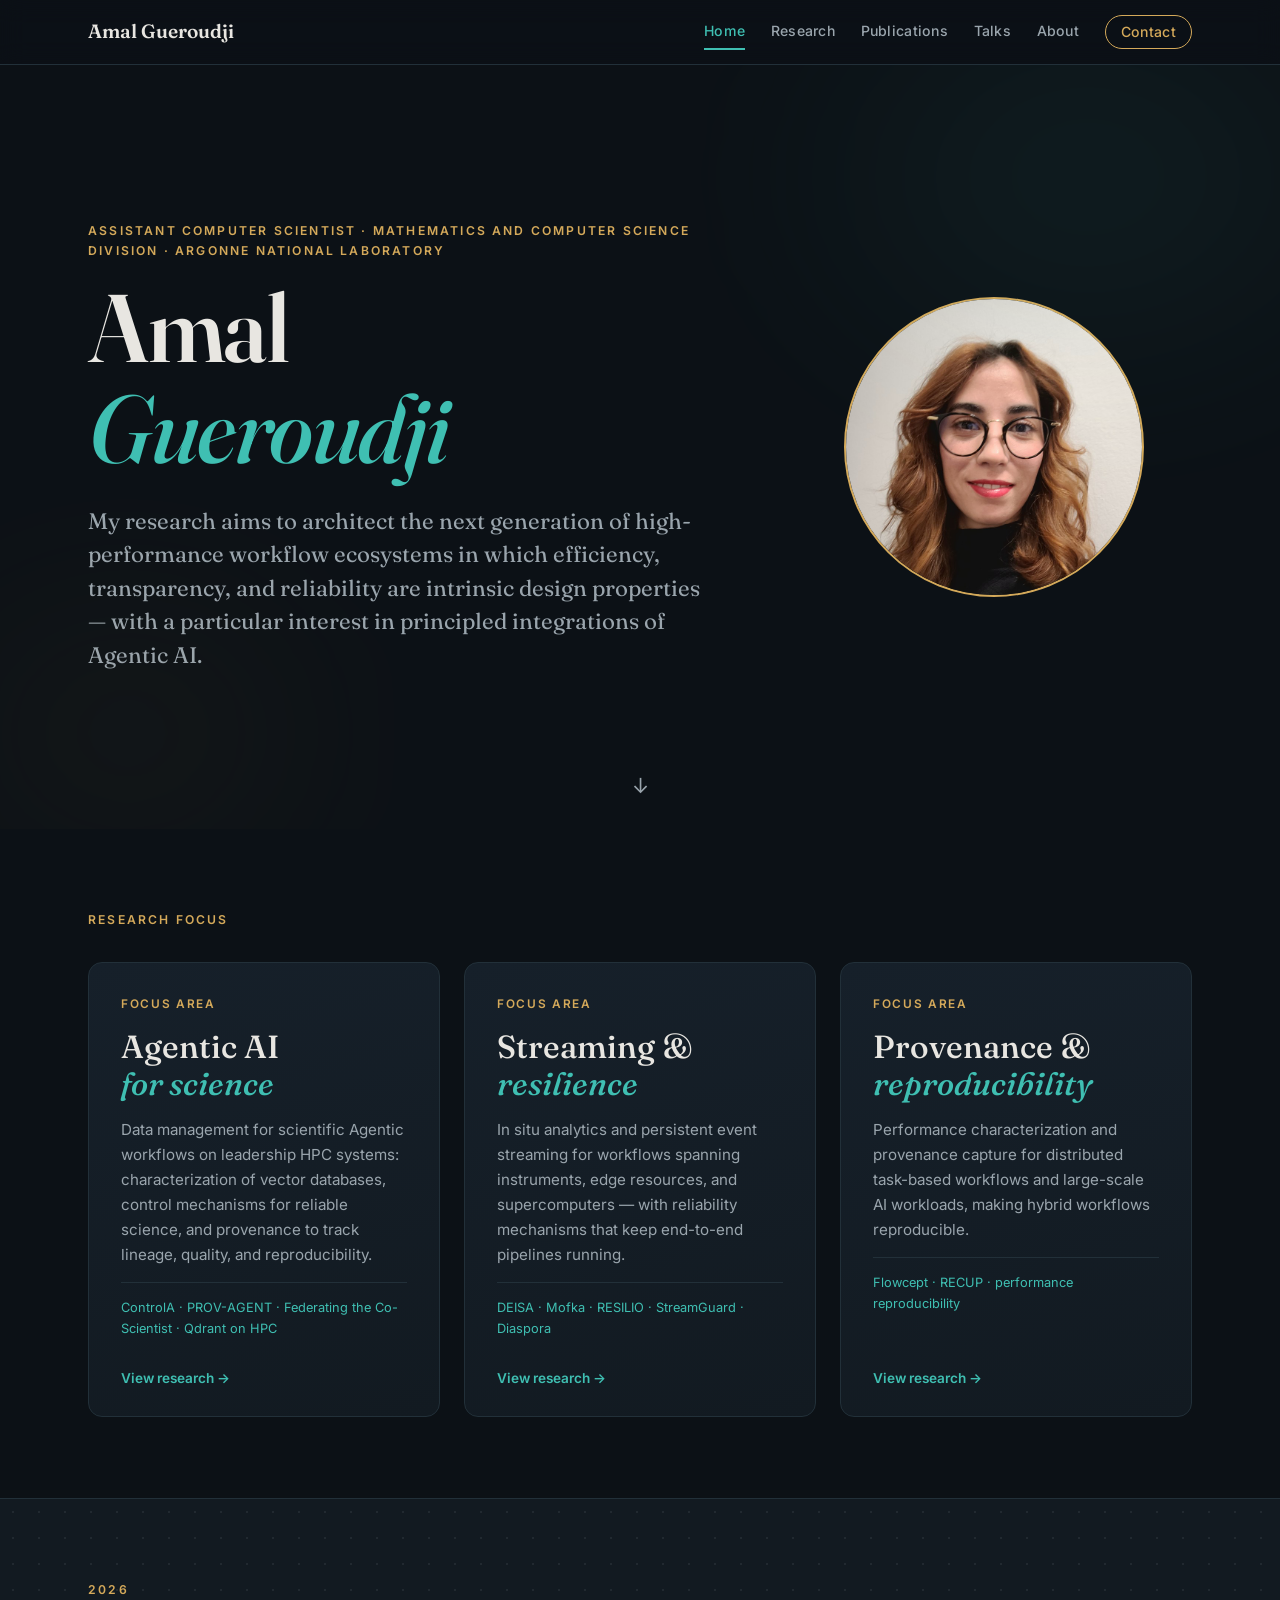
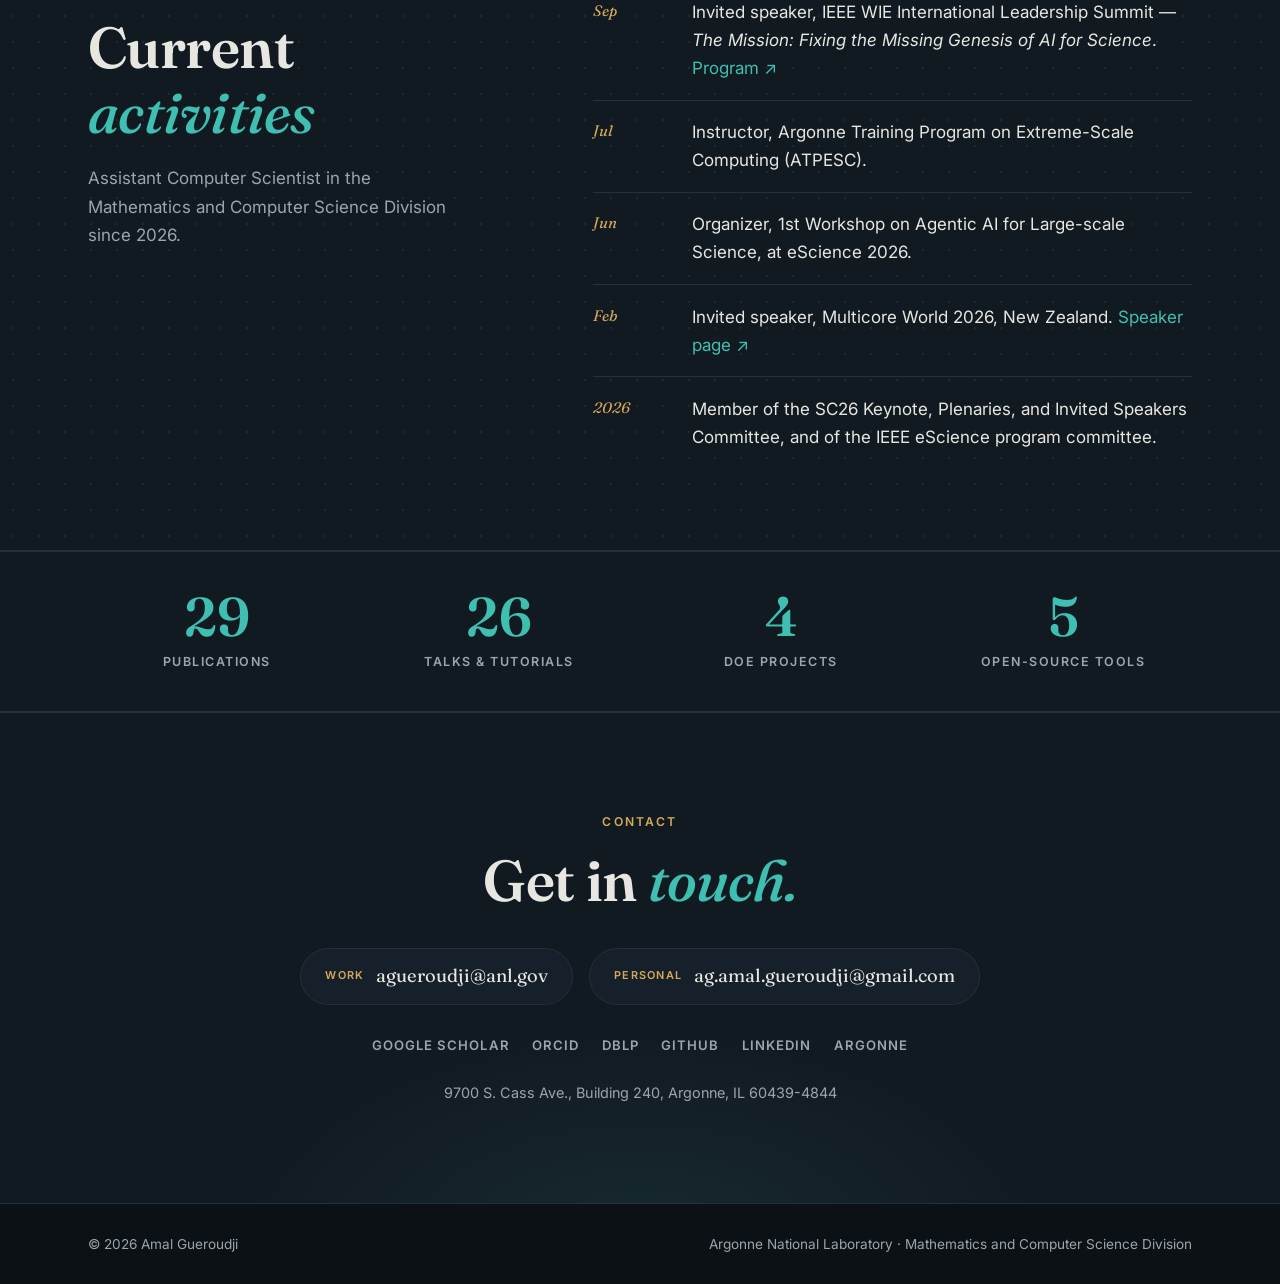
==== commit a1421bd8: "update index" ====
--- a/index.html
+++ b/index.html
@@ -108,7 +108,7 @@
           <li class="reveal"><span class="now-when">Jul</span> <span class="now-what">Instructor, Argonne Training Program on Extreme-Scale Computing (ATPESC).</span></li>
           <li class="reveal"><span class="now-when">Jun</span> <span class="now-what">Organizer, 1st Workshop on Agentic AI for Large-scale Science, at eScience 2026.</span></li>
           <li class="reveal"><span class="now-when">Feb</span> <span class="now-what">Invited speaker, Multicore World 2026, New Zealand. <a href="https://multicore.world/speakers-2026/amal-gueroudji/">Speaker page ↗</a></span></li>
-          <li class="reveal"><span class="now-when">2026</span> <span class="now-what">Committee member, SC26 Keynote, Plenaries, and Invited Speakers; program committee, IEEE eScience.</span></li>
+          <li class="reveal"><span class="now-when">2026</span> <span class="now-what">Member of the SC26 Keynote, Plenaries, and Invited Speakers Committee, and of the IEEE eScience program committee.</span></li>
         </ul>
       </div>
     </section>
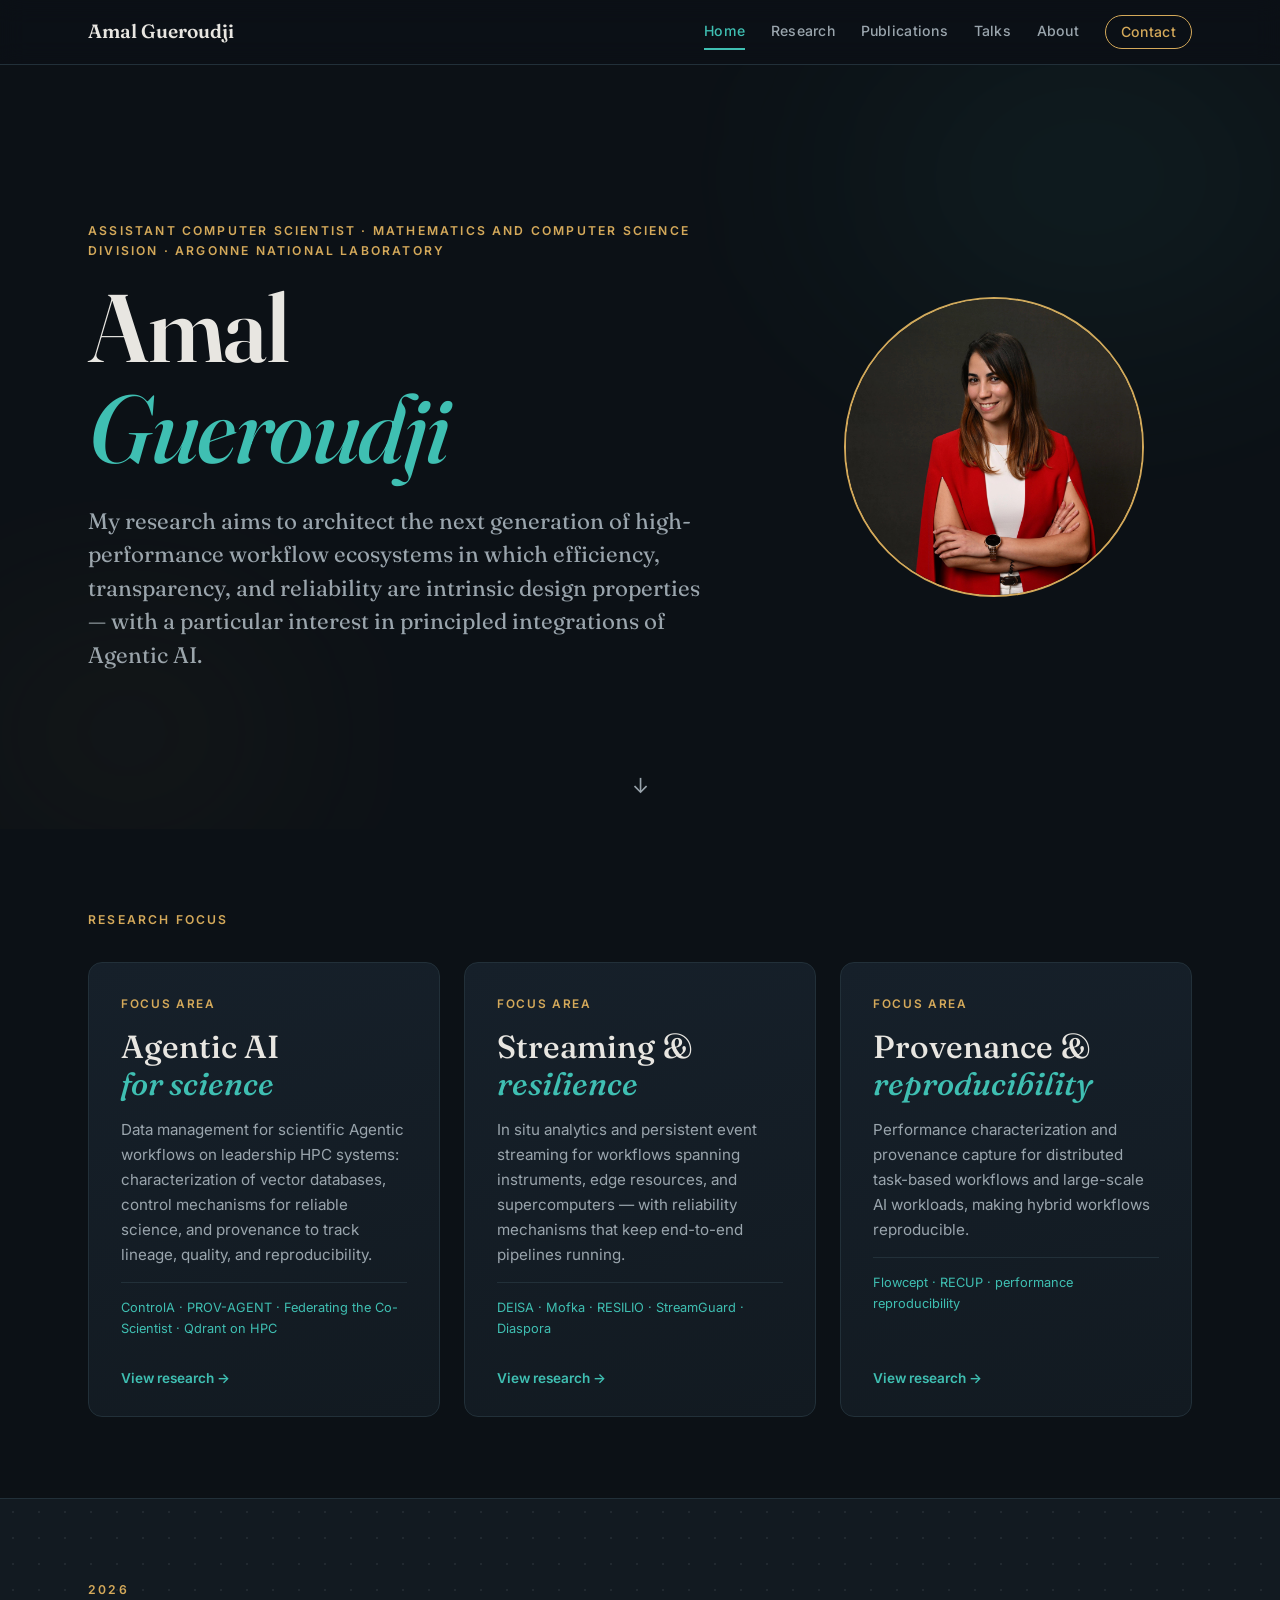
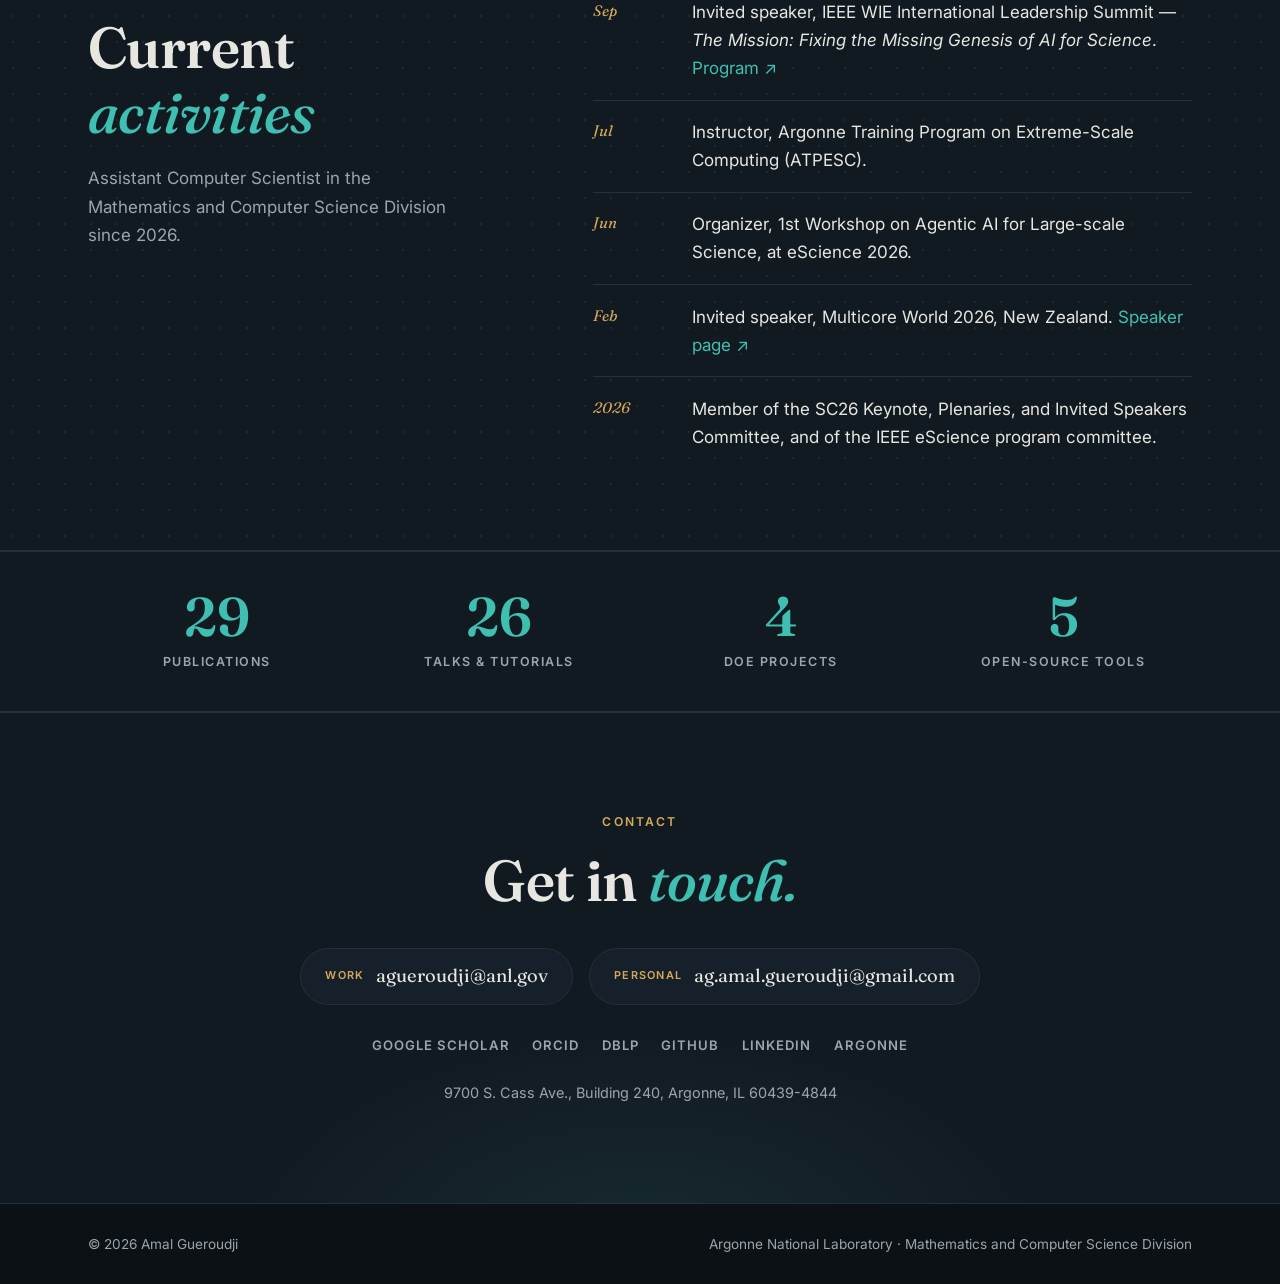
==== commit 1bf10f35: "Update image source for Amal Gueroudji" ====
--- a/index.html
+++ b/index.html
@@ -53,7 +53,7 @@
              Agentic&nbsp;AI.</p>
         </div>
         <div class="hero-portrait">
-          <img class="portrait-img" src="assets/img/photo.jpg" alt="Amal Gueroudji">
+          <img class="portrait-img" src="assets/img/amal.jpg" alt="Amal Gueroudji">
         </div>
       </div>
       <a class="scroll-hint" href="#themes" aria-label="Scroll to content">↓</a>
